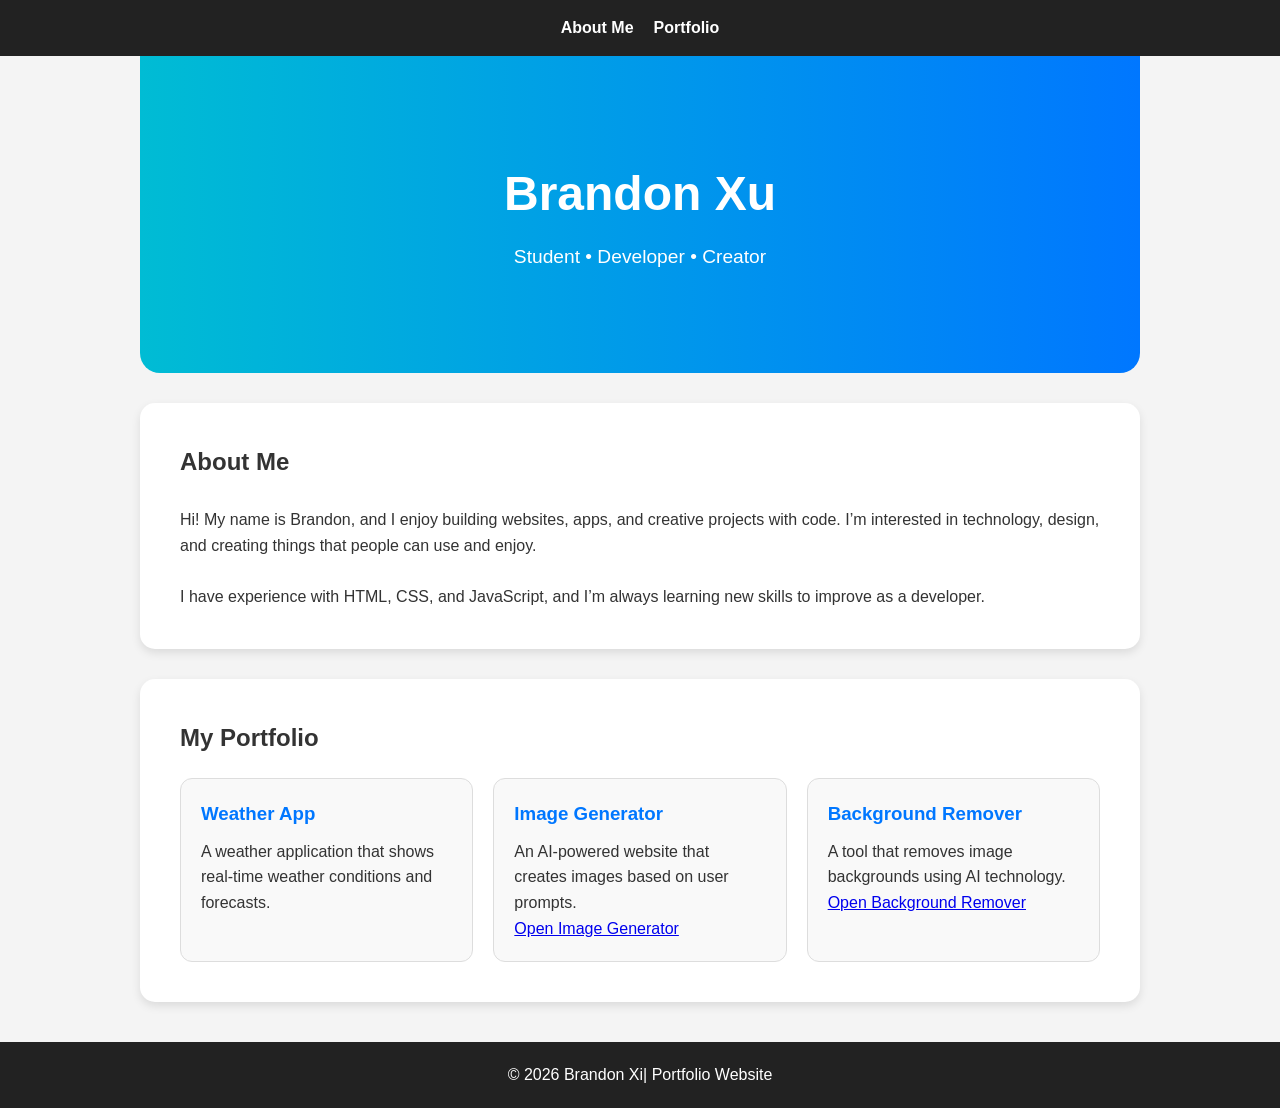
==== index.html @ 0ae52742 "Add files via upload" ====
<!DOCTYPE html>
<html lang="en">
<head>
  <meta charset="UTF-8" />
  <meta name="viewport" content="width=device-width, initial-scale=1.0" />
  <title>My Portfolio Website</title>

  <style>
    * {
      margin: 0;
      padding: 0;
      box-sizing: border-box;
      font-family: Arial, sans-serif;
    }

    body {
      background-color: #f4f4f4;
      color: #333;
      line-height: 1.6;
    }

    nav {
      background: #222;
      padding: 15px;
      display: flex;
      justify-content: center;
      gap: 20px;
    }

    nav a {
      color: white;
      text-decoration: none;
      font-weight: bold;
      transition: 0.3s;
    }

    nav a:hover {
      color: #00bcd4;
    }

    section {
      padding: 60px 20px;
      max-width: 1000px;
      margin: auto;
    }

    .hero {
      text-align: center;
      padding: 100px 20px;
      background: linear-gradient(to right, #00bcd4, #0077ff);
      color: white;
      border-radius: 0 0 20px 20px;
    }

    .hero h1 {
      font-size: 3rem;
      margin-bottom: 10px;
    }

    .hero p {
      font-size: 1.2rem;
    }

    .about, .portfolio {
      background: white;
      margin-top: 30px;
      border-radius: 15px;
      padding: 40px;
      box-shadow: 0 4px 10px rgba(0,0,0,0.1);
    }

    .portfolio-grid {
      display: grid;
      grid-template-columns: repeat(auto-fit, minmax(250px, 1fr));
      gap: 20px;
      margin-top: 20px;
    }

    .project-card {
      background: #f9f9f9;
      padding: 20px;
      border-radius: 12px;
      transition: transform 0.3s;
      border: 1px solid #ddd;
    }

    .project-card:hover {
      transform: translateY(-5px);
    }

    .project-card h3 {
      margin-bottom: 10px;
      color: #0077ff;
    }

    footer {
      text-align: center;
      padding: 20px;
      margin-top: 40px;
      background: #222;
      color: white;
    }

    html {
      scroll-behavior: smooth;
    }
  </style>
</head>

<body>

  <!-- Navigation -->
  <nav>
    <a href="#about">About Me</a>
    <a href="#portfolio">Portfolio</a>
  </nav>

  <!-- Hero Section -->
  <section class="hero">
    <h1>Brandon Xu</h1>
    <p>Student • Developer • Creator</p>
  </section>

  <!-- About Me Section -->
  <section id="about" class="about">
    <h2>About Me</h2>
    <br>
    <p>
      Hi! My name is Brandon, and I enjoy building websites, apps, and creative
      projects with code. I’m interested in technology, design, and creating
      things that people can use and enjoy.
    </p>
    <br>
    <p>
      I have experience with HTML, CSS, and JavaScript, and I’m always learning
      new skills to improve as a developer.
    </p>
  </section>

  <!-- Portfolio Section -->
  <section id="portfolio" class="portfolio">
    <h2>My Portfolio</h2>

    <div class="portfolio-grid">

      <div class="project-card">
        <h3>Weather App</h3>
        <p>
          A weather application that shows real-time weather conditions and forecasts.
        </p>
      </div>

      <div class="project-card">
        <h3>Image Generator</h3>
        <p>
          An AI-powered website that creates images based on user prompts.
        </p>
        <a href="image_generator/image_generator.html">
          Open Image Generator
        </a>
      </div>

      <div class="project-card">
        <h3>Background Remover</h3>
        <p>
          A tool that removes image backgrounds using AI technology.
        </p>
        <a href="Background_remover/Background.html">
          Open Background Remover
        </a>
      </div>

    </div>
  </section>

  <!-- Footer -->
  <footer>
    <p>© 2026 Brandon Xi| Portfolio Website</p>
  </footer>

</body>
</html>
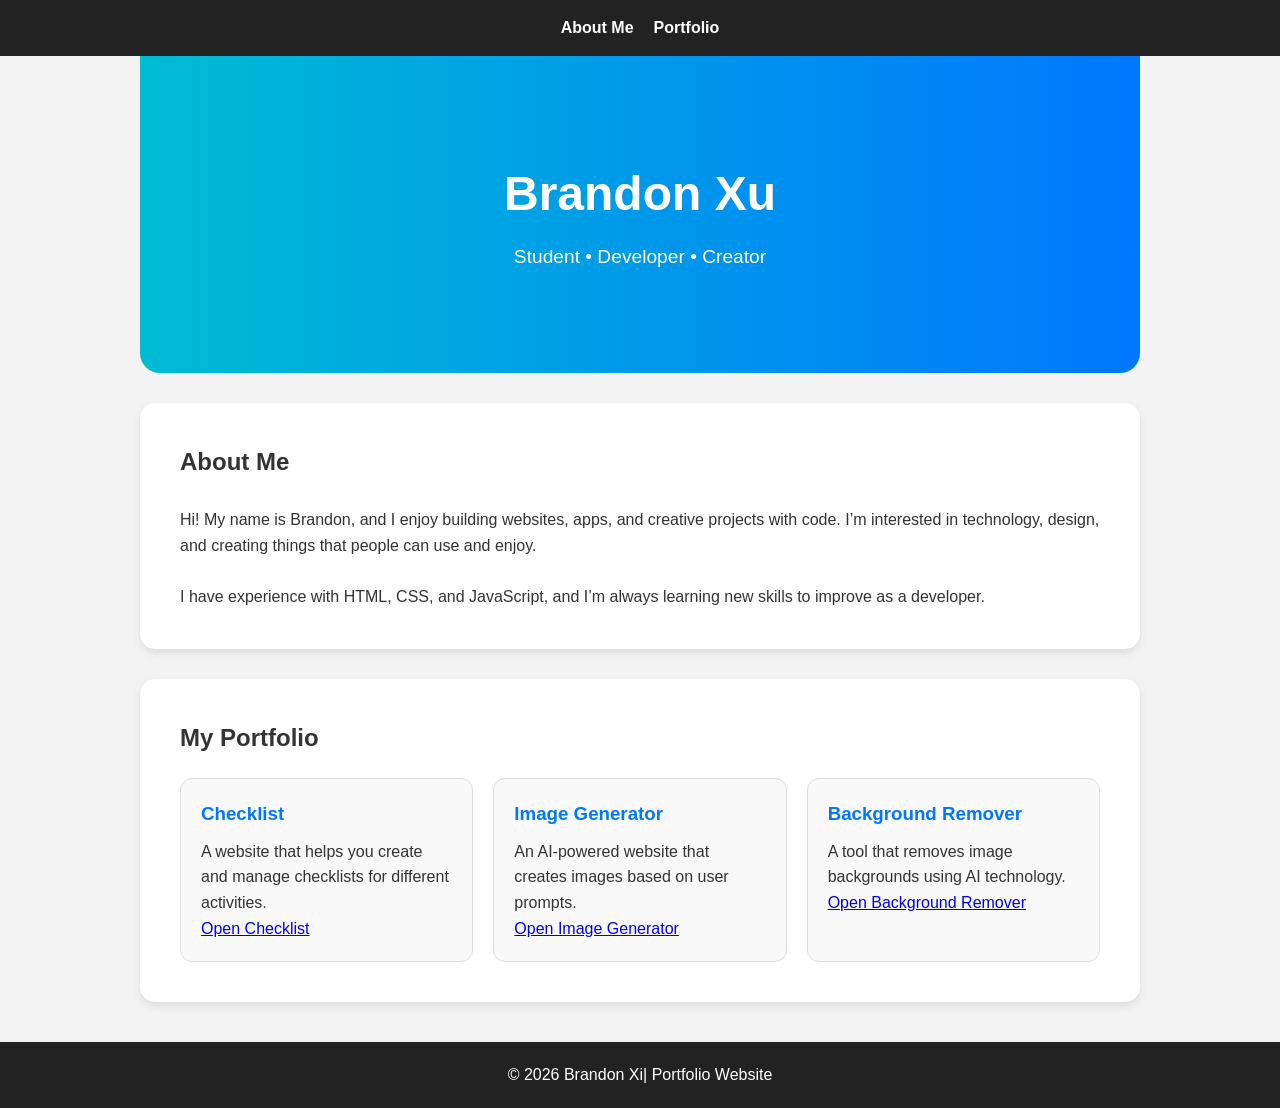
==== commit d1b1cdda: "new page" ====
--- a/index.html
+++ b/index.html
@@ -144,10 +144,13 @@
     <div class="portfolio-grid">
 
       <div class="project-card">
-        <h3>Weather App</h3>
+        <h3>Checklist</h3>
         <p>
-          A weather application that shows real-time weather conditions and forecasts.
+          A website that helps you create and manage checklists for different activities.
         </p>
+        <a href="Checklist/checklist.html">
+          Open Checklist
+        </a>
       </div>
 
       <div class="project-card">
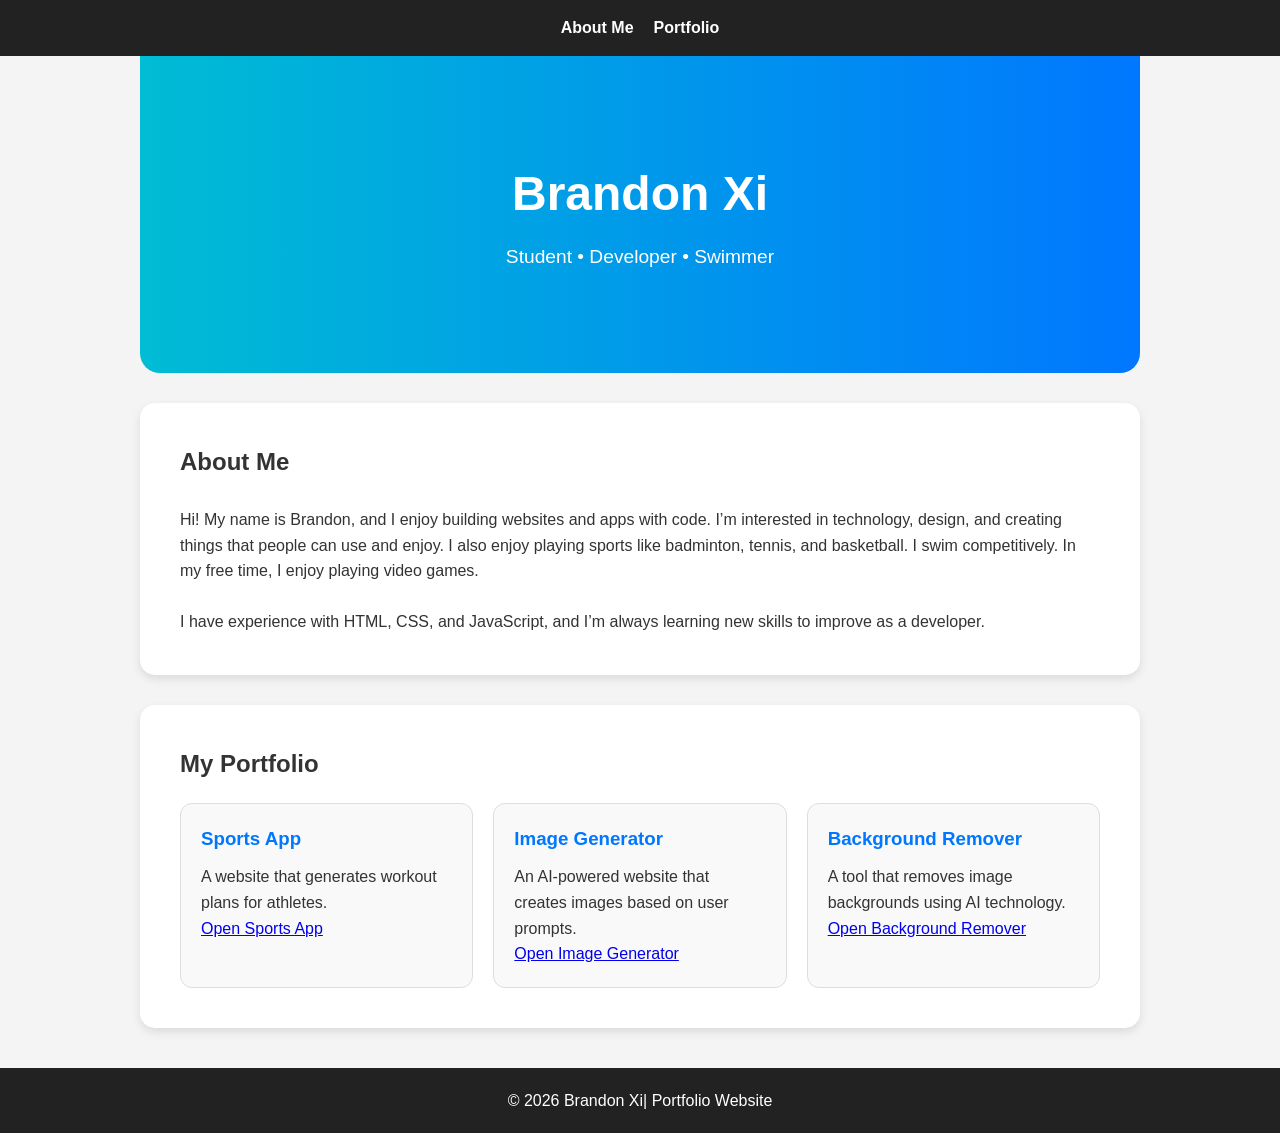
==== commit 025cb6f0: "sport_addition" ====
--- a/index.html
+++ b/index.html
@@ -117,8 +117,8 @@
 
   <!-- Hero Section -->
   <section class="hero">
-    <h1>Brandon Xu</h1>
-    <p>Student • Developer • Creator</p>
+    <h1>Brandon Xi</h1>
+    <p>Student • Developer • Swimmer</p>
   </section>
 
   <!-- About Me Section -->
@@ -126,9 +126,8 @@
     <h2>About Me</h2>
     <br>
     <p>
-      Hi! My name is Brandon, and I enjoy building websites, apps, and creative
-      projects with code. I’m interested in technology, design, and creating
-      things that people can use and enjoy.
+      Hi! My name is Brandon, and I enjoy building websites and apps with code. I’m interested in technology, design, and creating
+      things that people can use and enjoy. I also enjoy playing sports like badminton, tennis, and basketball. I swim competitively. In my free time, I enjoy playing video games.
     </p>
     <br>
     <p>
@@ -144,12 +143,12 @@
     <div class="portfolio-grid">
 
       <div class="project-card">
-        <h3>Checklist</h3>
+        <h3>Sports App</h3>
         <p>
-          A website that helps you create and manage checklists for different activities.
+          A website that generates workout plans for athletes.
         </p>
-        <a href="Checklist/checklist.html">
-          Open Checklist
+        <a href="Sports/sport.html">
+          Open Sports App
         </a>
       </div>
 
